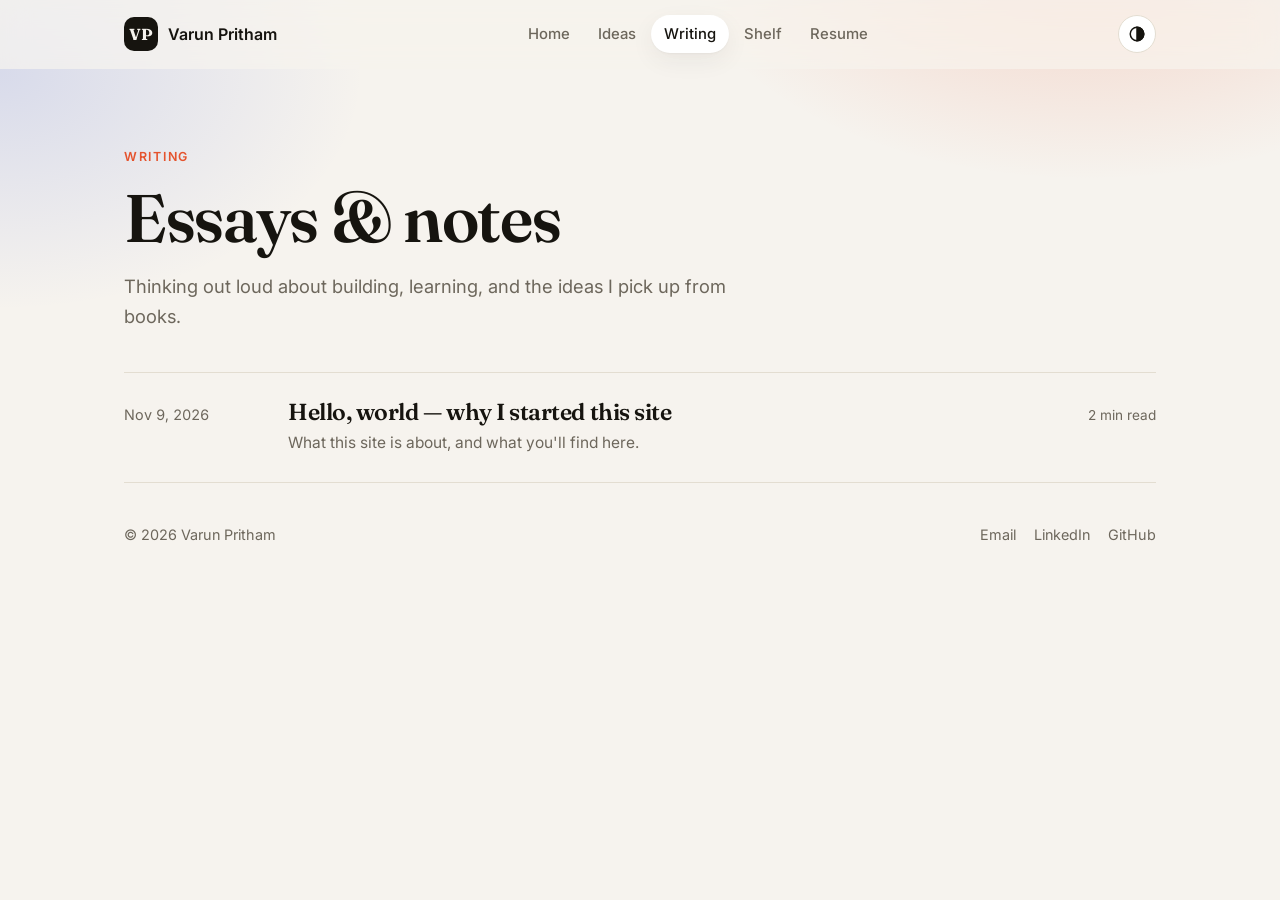
==== blog.html @ 51449dd9 "Personal website: home, ideas, writing, shelf and resume Plain HTML/CSS site with dark mode, a phone" ====
<!doctype html>
<html lang="en">
<head>
  <meta charset="utf-8">
  <meta name="viewport" content="width=device-width, initial-scale=1">
  <title>Writing · Varun Pritham</title>
  <script>document.documentElement.classList.add("js");try{var t=localStorage.getItem("theme");if(t)document.documentElement.setAttribute("data-theme",t)}catch(e){}</script>
  <link rel="preconnect" href="https://fonts.googleapis.com">
  <link rel="preconnect" href="https://fonts.gstatic.com" crossorigin>
  <link href="https://fonts.googleapis.com/css2?family=Fraunces:ital,opsz,wght@0,9..144,400;0,9..144,600;0,9..144,700;1,9..144,400&family=Inter:wght@400;500;600&display=swap" rel="stylesheet">
  <link rel="stylesheet" href="style.css">
  <script src="script.js" defer></script>
</head>
<body>
  <header class="site-header">
    <div class="wrap">
      <a class="logo" href="index.html"><span class="logo-mark">VP</span><span class="logo-name">Varun Pritham</span></a>
      <nav class="nav" id="nav">
        <a href="index.html">Home</a>
        <a href="ideas.html">Ideas</a>
        <a href="blog.html" aria-current="page">Writing</a>
        <a href="shelf.html">Shelf</a>
        <a href="resume.html">Resume</a>
      </nav>
      <div class="header-actions">
        <button class="icon-btn" data-theme-toggle aria-label="Toggle dark mode"><svg viewBox="0 0 24 24" fill="none" stroke="currentColor" stroke-width="2"><circle cx="12" cy="12" r="9"/><path d="M12 3a9 9 0 0 1 0 18z" fill="currentColor"/></svg></button>
        <button class="icon-btn menu-btn" data-menu-toggle aria-label="Menu" aria-controls="nav" aria-expanded="false"><svg viewBox="0 0 24 24" fill="none" stroke="currentColor" stroke-width="2" stroke-linecap="round"><path d="M4 7h16M4 12h16M4 17h16"/></svg></button>
      </div>
    </div>
  </header>

  <main class="wrap">
    <section class="page-head">
      <span class="eyebrow reveal">Writing</span>
      <h1 class="reveal">Essays &amp; notes</h1>
      <p class="reveal">Thinking out loud about building, learning, and the ideas I pick up from books.</p>
    </section>

    <!-- EDIT: to add a post, copy blog/hello-world.html, rename it, write it,
         then add a row here (newest first) and on the home page. -->
    <div class="posts">
      <a class="post-row reveal" href="blog/hello-world.html">
        <span class="date">Nov 9, 2026</span>
        <div><h3>Hello, world — why I started this site</h3><p>What this site is about, and what you'll find here.</p></div>
        <span class="read">2 min read</span>
      </a>
    </div>
  </main>

  <footer class="site-footer">
    <div class="wrap">
      <span>© 2026 Varun Pritham</span>
      <span><a href="mailto:kcs.varun@gmail.com">Email</a><a href="https://www.linkedin.com/in/varun-pritham">LinkedIn</a><a href="https://github.com/VarunPritham">GitHub</a></span>
    </div>
  </footer>
</body>
</html>
---- style.css ----
/* ============================================================
   Colors — light is default, dark follows the system or the toggle
   ============================================================ */
:root {
  --bg: #f6f3ee;
  --bg-2: #efebe3;
  --surface: #ffffff;
  --text: #16140f;
  --muted: #6d675c;
  --border: #e3ddd1;
  --accent: #e5532d;
  --accent-2: #3a5bd9;
  --accent-soft: #fbe3da;
  --shadow: 0 1px 2px rgba(22, 20, 15, .04), 0 8px 24px rgba(22, 20, 15, .06);
  --max: 1080px;
  --radius: 18px;
  color-scheme: light;
}
@media (prefers-color-scheme: dark) {
  :root:not([data-theme="light"]) {
    --bg: #0f0f11;
    --bg-2: #17171a;
    --surface: #18181c;
    --text: #f1eee8;
    --muted: #9b968c;
    --border: #2a2a2f;
    --accent: #ff7a52;
    --accent-2: #7d97ff;
    --accent-soft: #2c1b15;
    --shadow: 0 1px 2px rgba(0, 0, 0, .3), 0 8px 24px rgba(0, 0, 0, .35);
    color-scheme: dark;
  }
}
:root[data-theme="dark"] {
  --bg: #0f0f11;
  --bg-2: #17171a;
  --surface: #18181c;
  --text: #f1eee8;
  --muted: #9b968c;
  --border: #2a2a2f;
  --accent: #ff7a52;
  --accent-2: #7d97ff;
  --accent-soft: #2c1b15;
  --shadow: 0 1px 2px rgba(0, 0, 0, .3), 0 8px 24px rgba(0, 0, 0, .35);
  color-scheme: dark;
}

/* ============================================================
   Base
   ============================================================ */
* { box-sizing: border-box; }
html { -webkit-text-size-adjust: 100%; scroll-behavior: smooth; }
body {
  margin: 0;
  background: var(--bg);
  color: var(--text);
  font-family: "Inter", -apple-system, BlinkMacSystemFont, "Segoe UI", Roboto, sans-serif;
  font-size: 17px;
  line-height: 1.65;
  overflow-x: hidden;
}
a { color: inherit; }
img { max-width: 100%; height: auto; display: block; }
h1, h2, h3 { font-family: "Fraunces", Georgia, serif; font-weight: 600; line-height: 1.1; letter-spacing: -0.02em; margin: 0; }
p { margin: 0; }
.muted { color: var(--muted); }
.serif { font-family: "Fraunces", Georgia, serif; }
.wrap { max-width: var(--max); margin: 0 auto; padding: 0 24px; }
@media (max-width: 560px) { .wrap { padding: 0 16px; } }

::selection { background: var(--accent); color: #fff; }

/* Soft colored glow behind the top of every page */
body::before {
  content: ""; position: absolute; inset: 0 0 auto 0; height: 720px; z-index: -1; pointer-events: none;
  background:
    radial-gradient(600px 360px at 85% -10%, color-mix(in srgb, var(--accent) 22%, transparent), transparent 70%),
    radial-gradient(520px 340px at 0% 10%, color-mix(in srgb, var(--accent-2) 16%, transparent), transparent 70%);
}

/* ============================================================
   Header
   ============================================================ */
.site-header {
  position: sticky; top: 0; z-index: 50;
  background: color-mix(in srgb, var(--bg) 75%, transparent);
  backdrop-filter: blur(14px) saturate(160%);
  -webkit-backdrop-filter: blur(14px) saturate(160%);
  border-bottom: 1px solid transparent;
  transition: border-color .2s;
}
.site-header.scrolled { border-bottom-color: var(--border); }
.site-header .wrap { display: flex; align-items: center; justify-content: space-between; gap: 16px; height: 68px; }

.logo { display: flex; align-items: center; gap: 10px; text-decoration: none; font-weight: 600; }
.logo-mark {
  width: 34px; height: 34px; border-radius: 10px; display: grid; place-items: center;
  background: var(--text); color: var(--bg);
  font-family: "Fraunces", Georgia, serif; font-size: 1rem; font-weight: 700;
}
.logo-name { font-size: 1rem; }

.nav { display: flex; align-items: center; gap: 2px; }
.nav a {
  text-decoration: none; color: var(--muted); font-size: .93rem; font-weight: 500;
  padding: 7px 13px; border-radius: 999px; transition: color .15s, background .15s;
}
.nav a:hover { color: var(--text); background: var(--bg-2); }
.nav a[aria-current="page"] { color: var(--text); background: var(--surface); box-shadow: var(--shadow); }

.icon-btn {
  width: 38px; height: 38px; border-radius: 999px; border: 1px solid var(--border);
  background: var(--surface); color: var(--text); display: grid; place-items: center; cursor: pointer;
  flex-shrink: 0;
}
.icon-btn:hover { border-color: var(--text); }
.icon-btn svg { width: 18px; height: 18px; }
.header-actions { display: flex; gap: 8px; align-items: center; }
.menu-btn { display: none; }

@media (max-width: 760px) {
  .menu-btn { display: grid; }
  .nav {
    position: absolute; top: 68px; left: 16px; right: 16px; flex-direction: column; align-items: stretch;
    background: var(--surface); border: 1px solid var(--border); border-radius: var(--radius);
    padding: 8px; box-shadow: var(--shadow);
    opacity: 0; transform: translateY(-8px); pointer-events: none; transition: opacity .2s, transform .2s;
  }
  .nav.open { opacity: 1; transform: none; pointer-events: auto; }
  .nav a { padding: 12px 14px; font-size: 1rem; }
  .nav a[aria-current="page"] { box-shadow: none; background: var(--bg-2); }
}

/* ============================================================
   Buttons, pills, tags
   ============================================================ */
.btn {
  display: inline-flex; align-items: center; gap: 8px; text-decoration: none; font-weight: 500; font-size: .95rem;
  padding: 12px 20px; border-radius: 999px; border: 1px solid var(--text);
  transition: transform .15s, background .15s, color .15s;
}
.btn:hover { transform: translateY(-2px); }
.btn-primary { background: var(--text); color: var(--bg); }
.btn-ghost { background: transparent; color: var(--text); border-color: var(--border); }
.btn-ghost:hover { border-color: var(--text); }

.pill {
  display: inline-flex; align-items: center; gap: 8px; font-size: .85rem; font-weight: 500;
  padding: 6px 14px 6px 10px; border-radius: 999px; background: var(--surface); border: 1px solid var(--border);
}
.pill .dot { width: 8px; height: 8px; border-radius: 50%; background: #22c55e; box-shadow: 0 0 0 4px rgba(34, 197, 94, .18); }

.tag {
  display: inline-block; font-size: .78rem; font-weight: 500; padding: 3px 10px; border-radius: 999px;
  background: var(--bg-2); color: var(--muted); border: 1px solid var(--border);
}
.tags { display: flex; gap: 6px; flex-wrap: wrap; }

.eyebrow {
  font-size: .78rem; font-weight: 600; text-transform: uppercase; letter-spacing: .14em; color: var(--accent);
}

/* ============================================================
   Page heads & sections
   ============================================================ */
main { padding-bottom: 40px; }
.page-head { padding-block: 72px 40px; }
.page-head h1 { font-size: clamp(2.6rem, 6vw, 4.2rem); margin: 12px 0 16px; }
.page-head p { font-size: 1.15rem; color: var(--muted); max-width: 620px; }

.section { padding-block: 56px; }
.section-head { display: flex; justify-content: space-between; align-items: end; gap: 16px; margin-bottom: 28px; flex-wrap: wrap; }
.section-head h2 { font-size: clamp(1.8rem, 3.5vw, 2.4rem); margin-top: 6px; }
.link-arrow { text-decoration: none; font-weight: 500; font-size: .95rem; display: inline-flex; gap: 6px; align-items: center; }
.link-arrow span { transition: transform .15s; }
.link-arrow:hover span { transform: translateX(4px); }

/* ============================================================
   Home hero
   ============================================================ */
.hero { padding-block: 88px 56px; display: grid; grid-template-columns: 1.4fr 1fr; gap: 56px; align-items: center; }
.hero h1 { font-size: clamp(3rem, 7.5vw, 5.6rem); margin: 22px 0 22px; font-weight: 600; }
.hero h1 em { font-style: italic; font-weight: 400; color: var(--accent); }
.hero .lead { font-size: 1.2rem; color: var(--muted); max-width: 520px; }
.hero .actions { display: flex; gap: 12px; flex-wrap: wrap; margin-top: 32px; }

.portrait {
  position: relative; aspect-ratio: 4 / 5; border-radius: 28px; overflow: hidden;
  background: linear-gradient(150deg, var(--accent) 0%, #f2a65a 45%, var(--accent-2) 100%);
  box-shadow: var(--shadow);
}
/* Replace the initials by putting <img src="me.jpg" alt="..."> inside .portrait */
.portrait img { width: 100%; height: 100%; object-fit: cover; }
.portrait .initials {
  position: absolute; inset: 0; display: grid; place-items: center;
  font-family: "Fraunces", Georgia, serif; font-size: 7rem; font-weight: 600; color: rgba(255, 255, 255, .92);
  letter-spacing: -0.04em;
}
.portrait .badge {
  position: absolute; left: 16px; bottom: 16px; right: 16px;
  background: color-mix(in srgb, var(--surface) 88%, transparent); backdrop-filter: blur(10px);
  border-radius: 14px; padding: 12px 14px; font-size: .88rem; display: flex; gap: 10px; align-items: center;
}
.portrait .badge strong { display: block; font-weight: 600; }

@media (max-width: 860px) {
  .hero { grid-template-columns: 1fr; padding-block-start: 48px; gap: 36px; }
  .portrait { max-width: 360px; aspect-ratio: 1 / 1; }
}

/* Stats strip */
.stats { display: grid; grid-template-columns: repeat(4, 1fr); border: 1px solid var(--border); border-radius: var(--radius); background: var(--surface); }
.stat { padding: 22px 24px; border-right: 1px solid var(--border); }
.stat:last-child { border-right: 0; }
.stat .num { font-family: "Fraunces", Georgia, serif; font-size: 2.2rem; font-weight: 600; line-height: 1; }
.stat .label { color: var(--muted); font-size: .9rem; margin-top: 6px; }
@media (max-width: 760px) {
  .stats { grid-template-columns: 1fr 1fr; }
  .stat:nth-child(2) { border-right: 0; }
  .stat:nth-child(-n+2) { border-bottom: 1px solid var(--border); }
}

/* ============================================================
   Project cards
   ============================================================ */
.projects { display: grid; grid-template-columns: repeat(2, 1fr); gap: 20px; }
.project {
  display: flex; flex-direction: column; text-decoration: none;
  background: var(--surface); border: 1px solid var(--border); border-radius: var(--radius); overflow: hidden;
  transition: transform .25s, box-shadow .25s, border-color .25s;
}
.project:hover { transform: translateY(-4px); box-shadow: var(--shadow); border-color: color-mix(in srgb, var(--text) 20%, var(--border)); }
.project .thumb {
  aspect-ratio: 16 / 10; position: relative; overflow: hidden; display: grid; place-items: center;
}
.project .thumb img { width: 100%; height: 100%; object-fit: cover; }
.project .thumb .mark {
  font-family: "Fraunces", Georgia, serif; font-size: 3.4rem; font-weight: 600; color: rgba(255, 255, 255, .95);
  transition: transform .4s;
}
.project:hover .thumb .mark { transform: scale(1.08) rotate(-3deg); }
.project .body { padding: 22px 24px 24px; display: flex; flex-direction: column; gap: 10px; flex: 1; }
.project h3 { font-size: 1.4rem; }
.project p { color: var(--muted); font-size: .97rem; }
.project .tags { margin-top: auto; padding-top: 6px; }
.project.featured { grid-column: span 2; flex-direction: row; }
.project.featured .thumb { flex: 1.2; aspect-ratio: auto; min-height: 300px; }
.project.featured .body { flex: 1; padding: 32px; justify-content: center; }
.project.featured h3 { font-size: 1.9rem; }

/* Thumbnail backgrounds — swap for real screenshots any time */
.g1 { background: radial-gradient(circle at 20% 20%, #ffb37a, transparent 50%), linear-gradient(135deg, #e5532d, #a52a5a); }
.g2 { background: radial-gradient(circle at 80% 30%, #9db4ff, transparent 50%), linear-gradient(135deg, #3a5bd9, #1d2b6b); }
.g3 { background: radial-gradient(circle at 30% 80%, #b8f0c8, transparent 50%), linear-gradient(135deg, #1f8a5b, #0f4c3a); }
.g4 { background: radial-gradient(circle at 70% 70%, #ffe08a, transparent 50%), linear-gradient(135deg, #d9a019, #8a4b12); }
.g5 { background: radial-gradient(circle at 25% 30%, #f3b5e8, transparent 50%), linear-gradient(135deg, #8b3fd1, #3d1a6e); }

@media (max-width: 760px) {
  .projects { grid-template-columns: 1fr; }
  .project.featured { grid-column: auto; flex-direction: column; }
  .project.featured .thumb { min-height: 0; aspect-ratio: 16 / 10; }
  .project.featured .body { padding: 22px 24px 24px; }
}

/* ============================================================
   Blog list
   ============================================================ */
.posts { border-top: 1px solid var(--border); }
.post-row {
  display: grid; grid-template-columns: 140px 1fr auto; gap: 24px; align-items: baseline;
  padding: 26px 0; border-bottom: 1px solid var(--border); text-decoration: none;
  transition: padding .2s;
}
.post-row:hover { padding-left: 10px; }
.post-row:hover h3 { color: var(--accent); }
.post-row .date { color: var(--muted); font-size: .9rem; font-variant-numeric: tabular-nums; }
.post-row h3 { font-size: 1.45rem; transition: color .15s; }
.post-row p { color: var(--muted); margin-top: 6px; font-size: .97rem; }
.post-row .read { color: var(--muted); font-size: .85rem; white-space: nowrap; }
@media (max-width: 640px) {
  .post-row { grid-template-columns: 1fr; gap: 4px; }
  .post-row .read { display: none; }
}

/* ============================================================
   Books
   ============================================================ */
.shelf { display: grid; grid-template-columns: repeat(auto-fill, minmax(160px, 1fr)); gap: 28px 22px; }
.book { text-decoration: none; }
.cover {
  aspect-ratio: 2 / 3; border-radius: 4px 10px 10px 4px; position: relative; overflow: hidden;
  padding: 18px 14px 14px 20px; display: flex; flex-direction: column; justify-content: space-between;
  color: #fff; box-shadow: 0 2px 4px rgba(0,0,0,.12), 0 14px 28px -8px rgba(0,0,0,.35);
  transition: transform .3s;
}
/* Spine shading */
.cover::before {
  content: ""; position: absolute; left: 0; top: 0; bottom: 0; width: 10px;
  background: linear-gradient(90deg, rgba(0,0,0,.28), rgba(255,255,255,.12) 60%, transparent);
}
.cover img { position: absolute; inset: 0; width: 100%; height: 100%; object-fit: cover; }
.book:hover .cover { transform: translateY(-6px) rotate(-1.5deg); }
.cover .t { font-family: "Fraunces", Georgia, serif; font-size: 1.15rem; font-weight: 600; line-height: 1.15; }
.cover .a { font-size: .75rem; text-transform: uppercase; letter-spacing: .12em; opacity: .85; }
.book .note { margin-top: 12px; font-size: .9rem; color: var(--muted); line-height: 1.45; }
.book .stars { color: var(--accent); font-size: .85rem; letter-spacing: .1em; margin-top: 4px; }

.c1 { background: #1e3a5f; } .c2 { background: #c2410c; } .c3 { background: #14532d; }
.c4 { background: #6b21a8; } .c5 { background: #b45309; } .c6 { background: #18181b; }
.c7 { background: #9f1239; } .c8 { background: #0e7490; }

.now-reading {
  display: grid; grid-template-columns: 180px 1fr; gap: 36px; align-items: center;
  background: var(--surface); border: 1px solid var(--border); border-radius: var(--radius); padding: 28px;
}
.now-reading h3 { font-size: 1.8rem; margin: 8px 0 4px; }
.progress { height: 6px; border-radius: 999px; background: var(--bg-2); margin: 18px 0 8px; overflow: hidden; max-width: 360px; }
.progress span { display: block; height: 100%; background: var(--accent); border-radius: inherit; }
@media (max-width: 560px) {
  .now-reading { grid-template-columns: 1fr; }
  .now-reading .book { max-width: 160px; }
}

/* ============================================================
   Resume
   ============================================================ */
.resume-grid { display: grid; grid-template-columns: 220px 1fr; gap: 48px; }
.resume-grid aside { position: sticky; top: 100px; align-self: start; }
.resume-grid aside h4 { font-size: .78rem; text-transform: uppercase; letter-spacing: .14em; color: var(--muted); margin: 0 0 10px; }
.resume-grid aside ul { list-style: none; padding: 0; margin: 0 0 28px; }
.resume-grid aside li { padding: 3px 0; }
.resume-grid aside a { text-decoration: none; color: var(--muted); }
.resume-grid aside a:hover { color: var(--text); }

.timeline { position: relative; padding-left: 28px; }
.timeline::before { content: ""; position: absolute; left: 5px; top: 8px; bottom: 8px; width: 2px; background: var(--border); }
.job { position: relative; padding-bottom: 36px; }
.job::before {
  content: ""; position: absolute; left: -28px; top: 7px; width: 12px; height: 12px; border-radius: 50%;
  background: var(--bg); border: 2px solid var(--accent);
}
.job.current::before { background: var(--accent); box-shadow: 0 0 0 5px var(--accent-soft); }
.job .when { font-size: .85rem; color: var(--muted); font-variant-numeric: tabular-nums; }
.job h3 { font-size: 1.35rem; margin: 4px 0 2px; }
.job .org { color: var(--accent); font-weight: 500; }
.job ul { margin: 12px 0 0; padding-left: 18px; color: var(--muted); }
.job li { margin: 4px 0; }

.resume-block { margin-bottom: 48px; }
.resume-block > h2 { font-size: 1.7rem; margin-bottom: 24px; }
.skill-groups { display: grid; grid-template-columns: repeat(auto-fill, minmax(220px, 1fr)); gap: 16px; }
.skill-group { background: var(--surface); border: 1px solid var(--border); border-radius: 14px; padding: 18px 20px; }
.skill-group h4 { margin: 0 0 12px; font-size: .95rem; }
@media (max-width: 760px) {
  .resume-grid { grid-template-columns: 1fr; gap: 24px; }
  .resume-grid aside { position: static; }
}

/* ============================================================
   Article
   ============================================================ */
.article { max-width: 700px; margin: 0 auto; padding: 72px 0 32px; }
.article .meta { display: flex; gap: 12px; align-items: center; color: var(--muted); font-size: .92rem; flex-wrap: wrap; }
.article h1 { font-size: clamp(2.4rem, 6vw, 3.8rem); margin: 18px 0 20px; }
.article .dek { font-size: 1.25rem; color: var(--muted); margin-bottom: 40px; }
.article .content { font-size: 1.12rem; line-height: 1.8; }
.article .content p { margin: 0 0 1.4rem; }
.article .content h2 { font-size: 1.7rem; margin: 2.6rem 0 1rem; }
.article .content a { color: var(--accent); text-underline-offset: 3px; }
.article .content blockquote {
  margin: 2.2rem 0; padding: 4px 0 4px 24px; border-left: 3px solid var(--accent);
  font-family: "Fraunces", Georgia, serif; font-size: 1.5rem; line-height: 1.4; font-style: italic;
}
.article .content > p:first-of-type::first-letter {
  float: left; font-family: "Fraunces", Georgia, serif; font-size: 4.2rem; line-height: .9;
  padding: 6px 10px 0 0; color: var(--accent); font-weight: 600;
}

/* ============================================================
   CTA + footer
   ============================================================ */
.cta {
  margin: 40px 0 0; padding: 56px 48px; border-radius: 28px; position: relative; overflow: hidden;
  background: var(--text); color: var(--bg);
}
.cta::after {
  content: ""; position: absolute; width: 420px; height: 420px; right: -120px; top: -160px; border-radius: 50%;
  background: radial-gradient(circle, var(--accent), transparent 65%); opacity: .7;
}
.cta > * { position: relative; z-index: 1; }
.cta h2 { font-size: clamp(2rem, 4.5vw, 3rem); max-width: 560px; }
.cta p { opacity: .7; margin: 14px 0 28px; max-width: 480px; }
.cta .btn-primary { background: var(--bg); color: var(--text); border-color: var(--bg); }
@media (max-width: 560px) { .cta { padding: 40px 24px; } }

.site-footer { padding: 40px 0 48px; color: var(--muted); font-size: .9rem; }
.site-footer .wrap { display: flex; justify-content: space-between; gap: 16px; flex-wrap: wrap; }
.site-footer a { text-decoration: none; margin-left: 18px; }
.site-footer a:first-child { margin-left: 0; }
.site-footer a:hover { color: var(--text); }

/* ============================================================
   Scroll reveal
   ============================================================ */
.js .reveal { opacity: 0; transform: translateY(18px); transition: opacity .7s ease, transform .7s ease; }
.js .reveal.in { opacity: 1; transform: none; }
@media (prefers-reduced-motion: reduce) {
  .js .reveal { opacity: 1; transform: none; transition: none; }
  * { scroll-behavior: auto !important; }
}

/* ============================================================
   Project detail page
   ============================================================ */
.status {
  display: inline-flex; align-items: center; gap: 8px; font-size: .82rem; font-weight: 600;
  padding: 5px 12px; border-radius: 999px; background: var(--accent-soft); color: var(--accent);
}
.status::before { content: ""; width: 7px; height: 7px; border-radius: 50%; background: currentColor; }

.project-page { max-width: 880px; }
.project-page .page-head { padding-block-end: 24px; }
.project-hero {
  border-radius: 24px; overflow: hidden; aspect-ratio: 21 / 8; display: grid; place-items: center; margin-bottom: 8px;
}
.project-hero svg, .project .thumb svg { width: 72%; height: auto; }
@media (max-width: 560px) { .project-hero { aspect-ratio: 16 / 9; } }

.prose { font-size: 1.08rem; line-height: 1.75; max-width: 700px; }
.prose p + p { margin-top: 1rem; }

.phases { display: grid; gap: 14px; counter-reset: phase; }
.phase {
  display: grid; grid-template-columns: 56px 1fr auto; gap: 18px; align-items: start;
  background: var(--surface); border: 1px solid var(--border); border-radius: var(--radius); padding: 22px 24px;
}
.phase::before {
  counter-increment: phase; content: counter(phase);
  width: 44px; height: 44px; border-radius: 12px; display: grid; place-items: center;
  font-family: "Fraunces", Georgia, serif; font-size: 1.3rem; font-weight: 600;
  background: var(--bg-2); border: 1px solid var(--border);
}
.phase h3 { font-size: 1.25rem; margin-bottom: 4px; }
.phase p { color: var(--muted); font-size: .97rem; }
.phase .tag { white-space: nowrap; }
@media (max-width: 560px) {
  .phase { grid-template-columns: 44px 1fr; }
  .phase .tag { grid-column: 2; justify-self: start; }
}

.data-grid { display: grid; grid-template-columns: repeat(auto-fill, minmax(250px, 1fr)); gap: 16px; }
.data-card { background: var(--surface); border: 1px solid var(--border); border-radius: var(--radius); padding: 22px 22px 20px; }
.data-card .icon {
  width: 38px; height: 38px; border-radius: 10px; display: grid; place-items: center; margin-bottom: 14px;
  background: var(--accent-soft); color: var(--accent); font-size: 1.1rem;
}
.data-card h3 { font-size: 1.15rem; margin-bottom: 8px; }
.data-card ul { list-style: none; margin: 0 0 14px; padding: 0; color: var(--muted); font-size: .93rem; }
.data-card li { padding: 3px 0; }
.data-card li::before { content: "– "; color: var(--border); }
.data-card .src { font-size: .82rem; color: var(--muted); border-top: 1px solid var(--border); padding-top: 10px; }
.data-card .src strong { color: var(--text); font-weight: 600; }

.note-box {
  border: 1px dashed var(--border); border-radius: var(--radius); padding: 22px 24px; color: var(--muted);
}
.project .status { align-self: flex-start; }

/* How-it-works steps */
.flow { display: grid; grid-template-columns: repeat(5, 1fr); gap: 12px; counter-reset: step; }
.flow-step {
  position: relative; background: var(--surface); border: 1px solid var(--border); border-radius: var(--radius);
  padding: 20px 18px; font-size: .95rem;
}
.flow-step::before {
  counter-increment: step; content: counter(step);
  display: grid; place-items: center; width: 30px; height: 30px; border-radius: 50%; margin-bottom: 12px;
  background: var(--accent); color: #fff; font-weight: 600; font-size: .85rem;
}
.flow-step strong { display: block; font-family: "Fraunces", Georgia, serif; font-size: 1.05rem; font-weight: 600; margin-bottom: 4px; }
.flow-step span { color: var(--muted); font-size: .9rem; line-height: 1.5; }
@media (max-width: 860px) { .flow { grid-template-columns: 1fr 1fr; } }
@media (max-width: 480px) { .flow { grid-template-columns: 1fr; } }
.data-grid.cols-2 { grid-template-columns: repeat(2, 1fr); }
@media (max-width: 640px) { .data-grid.cols-2 { grid-template-columns: 1fr; } }

/* Illustrative example callout */
.callout {
  background: var(--surface); border: 1px solid var(--border); border-left: 4px solid var(--accent);
  border-radius: 14px; padding: 22px 24px; max-width: 700px;
}
.callout .label { font-size: .78rem; text-transform: uppercase; letter-spacing: .12em; color: var(--muted); margin-bottom: 10px; }
.callout p { font-family: "Fraunces", Georgia, serif; font-size: 1.15rem; line-height: 1.5; }
.callout ul { list-style: none; padding: 0; margin: 14px 0 0; display: grid; gap: 8px; }
.callout li { display: flex; justify-content: space-between; gap: 16px; font-size: .95rem; padding-bottom: 8px; border-bottom: 1px solid var(--border); }
.callout li:last-child { border-bottom: 0; padding-bottom: 0; }
.callout li span:last-child { color: var(--muted); white-space: nowrap; }
.data-grid.cols-3 { grid-template-columns: repeat(3, 1fr); }
@media (max-width: 860px) { .data-grid.cols-3 { grid-template-columns: 1fr 1fr; } }
@media (max-width: 560px) { .data-grid.cols-3 { grid-template-columns: 1fr; } }
.stats.stats-3 { grid-template-columns: repeat(3, 1fr); }
@media (max-width: 760px) {
  .stats.stats-3 { grid-template-columns: 1fr; }
  .stats.stats-3 .stat { border-right: 0; border-bottom: 1px solid var(--border); }
  .stats.stats-3 .stat:last-child { border-bottom: 0; }
}

/* Shelf page: covers cycle through colors automatically */
.shelf > :nth-child(8n+1) .cover { background: #1e3a5f; }
.shelf > :nth-child(8n+2) .cover { background: #c2410c; }
.shelf > :nth-child(8n+3) .cover { background: #14532d; }
.shelf > :nth-child(8n+4) .cover { background: #6b21a8; }
.shelf > :nth-child(8n+5) .cover { background: #b45309; }
.shelf > :nth-child(8n+6) .cover { background: #18181b; }
.shelf > :nth-child(8n+7) .cover { background: #9f1239; }
.shelf > :nth-child(8n+8) .cover { background: #0e7490; }
.shelf.compact { grid-template-columns: repeat(auto-fill, minmax(132px, 1fr)); gap: 22px 18px; }
.shelf.compact .cover .t { font-size: 1rem; }
.shelf-nav { display: flex; gap: 8px; flex-wrap: wrap; margin-top: 24px; }
.shelf-nav a {
  text-decoration: none; font-size: .9rem; font-weight: 500; padding: 7px 14px; border-radius: 999px;
  background: var(--surface); border: 1px solid var(--border);
}
.shelf-nav a:hover { border-color: var(--text); }
.shelf-nav a span { color: var(--muted); margin-left: 4px; }
.shelf-section { scroll-margin-top: 90px; }
/* Films and shows look like posters, not books */
.shelf.compact .cover { border-radius: 8px; padding: 16px 14px 14px; }
.shelf.compact .cover::before { display: none; }
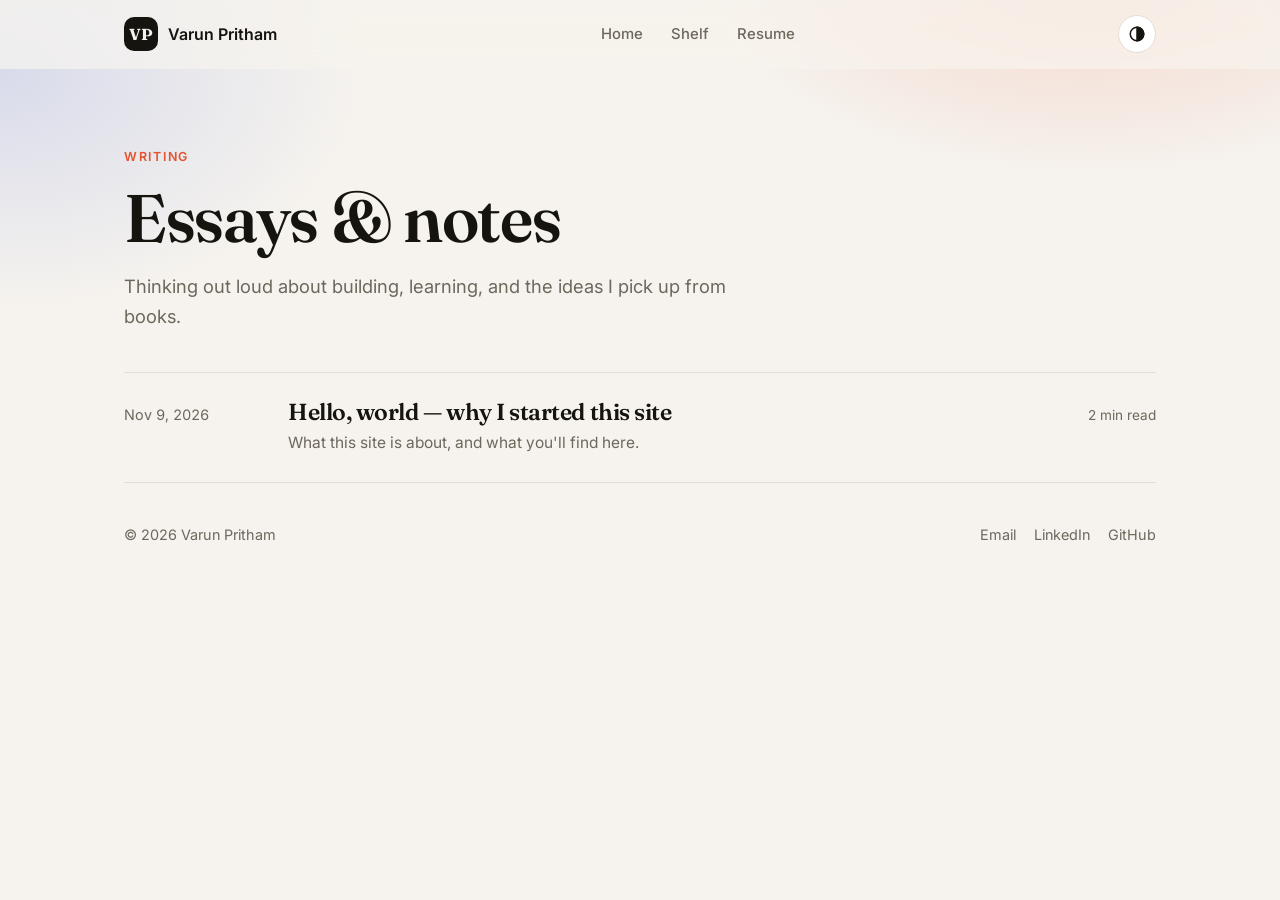
==== commit b0023c20: "Hide Ideas and Writing sections (kept in place, noindexed) Co-Authored-By: Claude Opus 5.5 <noreply@" ====
--- a/blog.html
+++ b/blog.html
@@ -2,6 +2,7 @@
 <html lang="en">
 <head>
   <meta charset="utf-8">
+  <meta name="robots" content="noindex">
   <meta name="viewport" content="width=device-width, initial-scale=1">
   <title>Writing · Varun Pritham</title>
   <script>document.documentElement.classList.add("js");try{var t=localStorage.getItem("theme");if(t)document.documentElement.setAttribute("data-theme",t)}catch(e){}</script>
@@ -17,8 +18,8 @@
       <a class="logo" href="index.html"><span class="logo-mark">VP</span><span class="logo-name">Varun Pritham</span></a>
       <nav class="nav" id="nav">
         <a href="index.html">Home</a>
-        <a href="ideas.html">Ideas</a>
-        <a href="blog.html" aria-current="page">Writing</a>
+        <a href="ideas.html" hidden>Ideas</a>
+        <a href="blog.html" hidden aria-current="page">Writing</a>
         <a href="shelf.html">Shelf</a>
         <a href="resume.html">Resume</a>
       </nav>
--- a/style.css
+++ b/style.css
@@ -527,3 +527,6 @@
 /* Films and shows look like posters, not books */
 .shelf.compact .cover { border-radius: 8px; padding: 16px 14px 14px; }
 .shelf.compact .cover::before { display: none; }
+
+/* Hidden sections and links stay in the HTML; remove the hidden attribute to show them again */
+[hidden] { display: none !important; }
